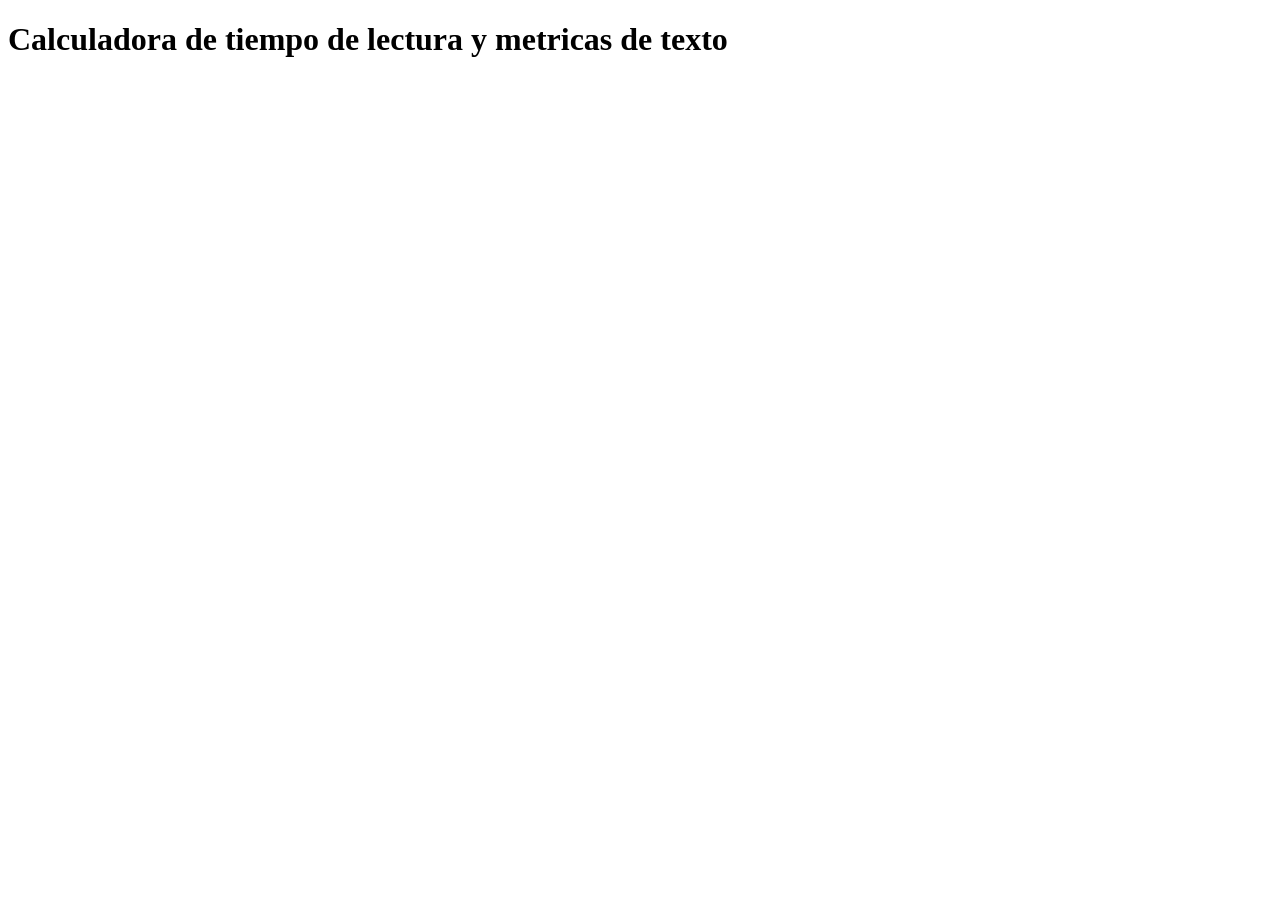
==== herramientas/01/index.html @ 31ec2f2b "Estructura basica del repositorio" ====
<!DOCTYPE html>
<html lang="es">
<head>
    <meta charset="UTF-8">
    <meta name="viewport" content="width=device-width, initial-scale=1.0">
    <title>Calculadora tiempo lectura</title>

    <link rel="stylesheet" href="../../css/base.css">
</head>
<body>
    <h1>Calculadora de tiempo de lectura y metricas de texto</h1>
</body>
</html>
---- css/base.css ----
/*
 CSS global aplicado a todas las paginas
 SOLO TOCAR SI SE QUIERE CAMBIAR EL ESTILO DE TODAS LAS PAGINAS
 EN CASO DE QUERER DAR ESTILO A ALGO ESPECIFICO DE UNA PAGINA CREAR CSS PARA ESA PAGINA 
*/
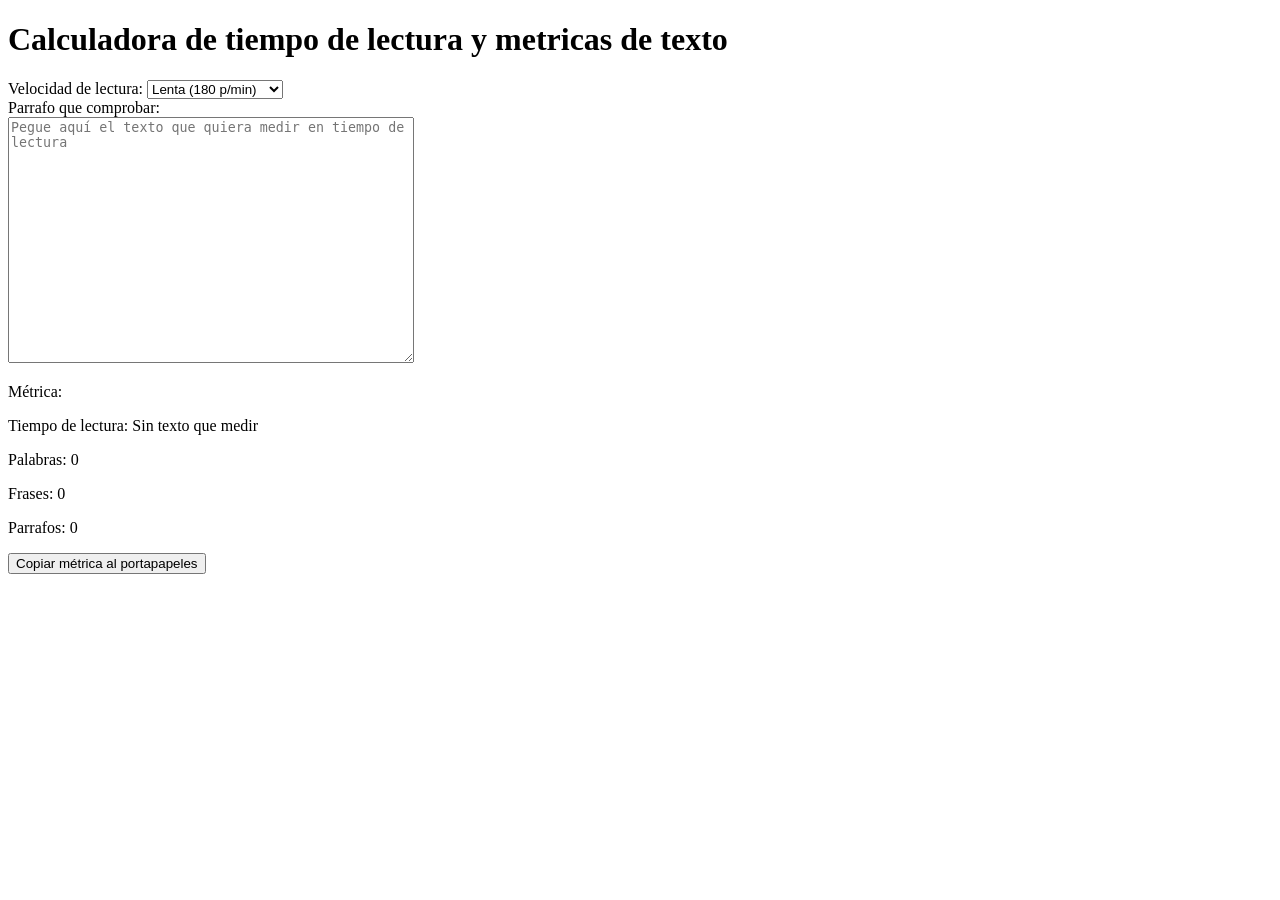
==== commit 3c54e789: "calculadora hecha, falta css" ====
--- a/herramientas/01/index.html
+++ b/herramientas/01/index.html
@@ -6,8 +6,37 @@
     <title>Calculadora tiempo lectura</title>
 
     <link rel="stylesheet" href="../../css/base.css">
+    <script src="script.js"></script>
+    <link rel="stylesheet" href="calculadora.css">
 </head>
 <body>
     <h1>Calculadora de tiempo de lectura y metricas de texto</h1>
+
+    <main>
+        <section>
+            <label for="velocidad">Velocidad de lectura:</label>
+            <select id="velocidad">
+                <option value="180">Lenta (180 p/min)</option>
+                <option value="230">Media (230 p/min)</option>
+                <option value="280">Rápida (280 p/min)</option>
+            </select>
+        </section>
+        <section>
+            <label for="parrafo">Parrafo que comprobar:<br></label>
+            <textarea style="width: 25rem; height: 15rem;" id="parrafo" placeholder="Pegue aquí el texto que quiera medir en tiempo de lectura"></textarea>
+        </section>
+        <section>
+            <p>Métrica:</p>
+            <p>Tiempo de lectura: <span id="calculo">Sin texto que medir</span></p>
+            <p>Palabras: <span id="palabras">0</span></p>
+            <p>Frases: <span id="frases">0</span></p>
+            <p>Parrafos: <span id="parrafos">0</span></p>
+            
+            <div class="boton" id="copiar">
+                <button>Copiar métrica al portapapeles</button>
+                <span class="tooltip">Texto copiado!</span>
+            </div>
+        </section>
+    </main>
 </body>
 </html>
--- a/herramientas/01/calculadora.css
+++ b/herramientas/01/calculadora.css
@@ -0,0 +1,18 @@
+.boton {
+    position: relative;
+    display: inline-block;
+}
+
+.tooltip {
+    display: none;
+    position: absolute;
+    top: 120%;
+    left: 50%;
+    transform: translateX(-50%);
+    background: #333;
+    color: white;
+    padding: 6px 10px;
+    border-radius: 5px;
+    white-space: nowrap;
+    font-size: 12px;
+}
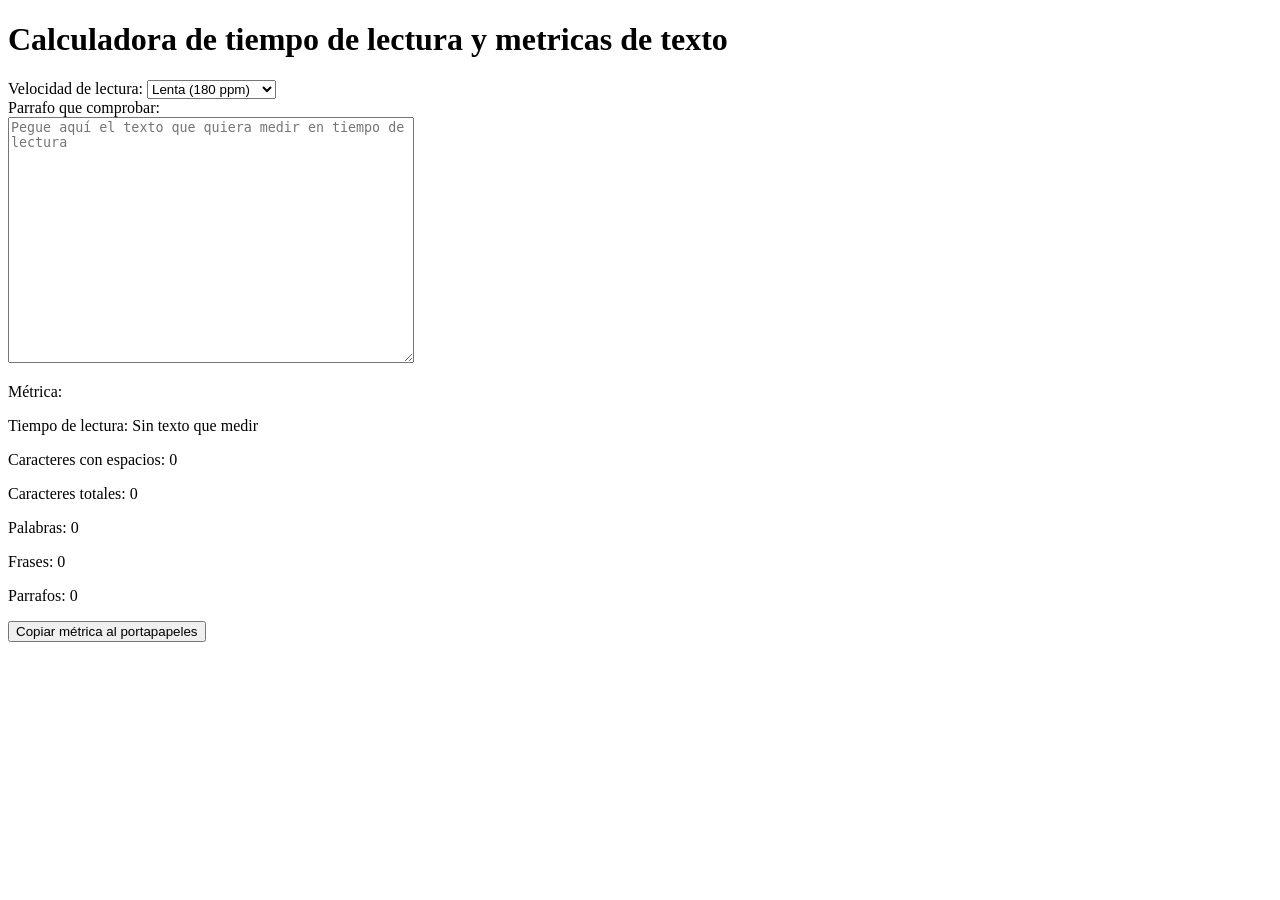
==== commit 1ea5746a: "añadida cuenta de caractares con y sin espacios" ====
--- a/herramientas/01/index.html
+++ b/herramientas/01/index.html
@@ -1,5 +1,6 @@
 <!DOCTYPE html>
 <html lang="es">
+
 <head>
     <meta charset="UTF-8">
     <meta name="viewport" content="width=device-width, initial-scale=1.0">
@@ -9,6 +10,7 @@
     <script src="script.js"></script>
     <link rel="stylesheet" href="calculadora.css">
 </head>
+
 <body>
     <h1>Calculadora de tiempo de lectura y metricas de texto</h1>
 
@@ -16,22 +18,25 @@
         <section>
             <label for="velocidad">Velocidad de lectura:</label>
             <select id="velocidad">
-                <option value="180">Lenta (180 p/min)</option>
-                <option value="230">Media (230 p/min)</option>
-                <option value="280">Rápida (280 p/min)</option>
+                <option value="180">Lenta (180 ppm)</option>
+                <option value="230">Media (230 ppm)</option>
+                <option value="280">Rápida (280 ppm)</option>
             </select>
         </section>
         <section>
             <label for="parrafo">Parrafo que comprobar:<br></label>
-            <textarea style="width: 25rem; height: 15rem;" id="parrafo" placeholder="Pegue aquí el texto que quiera medir en tiempo de lectura"></textarea>
+            <textarea style="width: 25rem; height: 15rem;" id="parrafo"
+                placeholder="Pegue aquí el texto que quiera medir en tiempo de lectura"></textarea>
         </section>
         <section>
             <p>Métrica:</p>
             <p>Tiempo de lectura: <span id="calculo">Sin texto que medir</span></p>
+            <p>Caracteres con espacios: <span id="caracteres-espacios">0</span></p>
+            <p>Caracteres totales: <span id="caracteres">0</span></p>
             <p>Palabras: <span id="palabras">0</span></p>
             <p>Frases: <span id="frases">0</span></p>
             <p>Parrafos: <span id="parrafos">0</span></p>
-            
+
             <div class="boton" id="copiar">
                 <button>Copiar métrica al portapapeles</button>
                 <span class="tooltip">Texto copiado!</span>
@@ -39,4 +44,5 @@
         </section>
     </main>
 </body>
+
 </html>
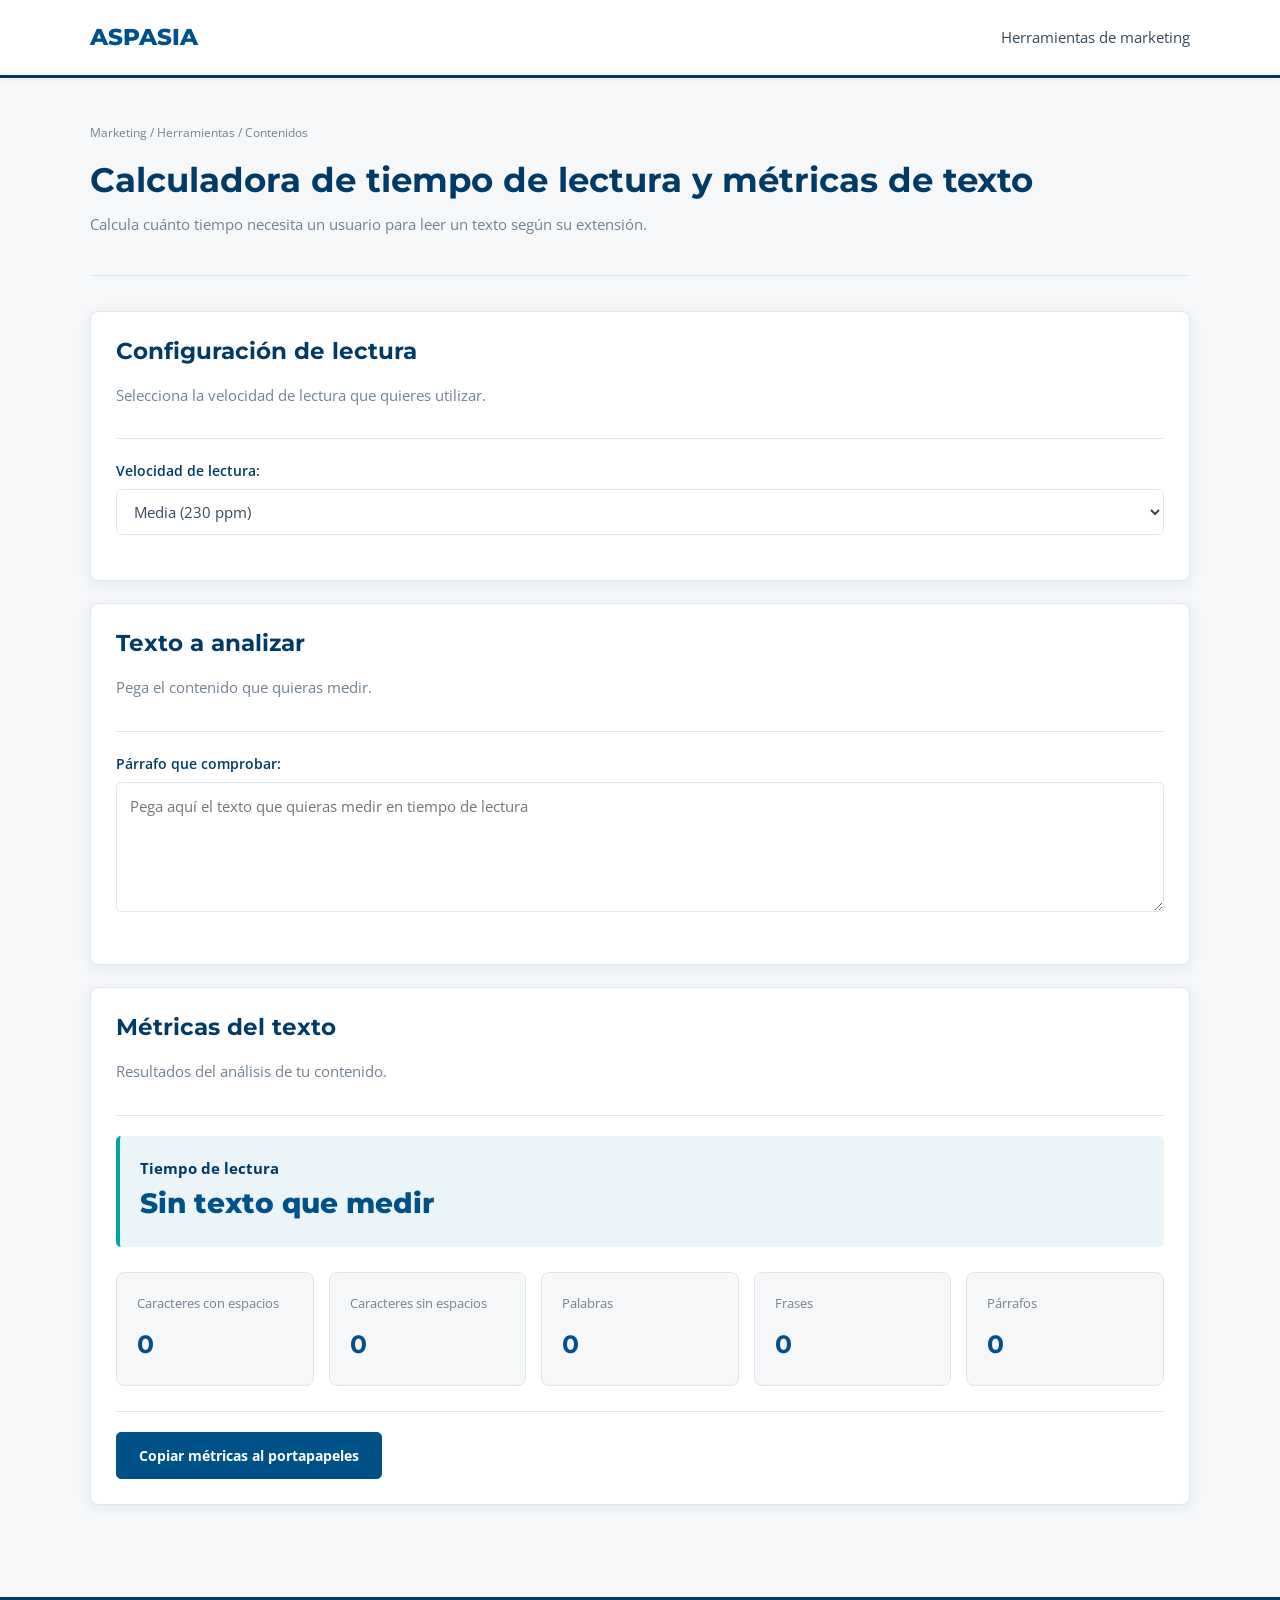
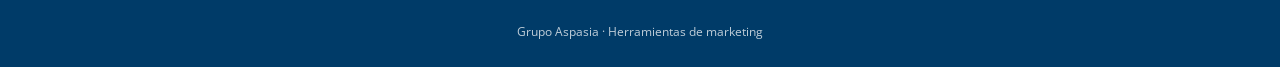
==== commit ef92eac9: "actualizada calculadora para acoplar estilos nuevos" ====
--- a/herramientas/01/index.html
+++ b/herramientas/01/index.html
@@ -1,48 +1,188 @@
+
 <!DOCTYPE html>
 <html lang="es">
 
 <head>
     <meta charset="UTF-8">
     <meta name="viewport" content="width=device-width, initial-scale=1.0">
-    <title>Calculadora tiempo lectura</title>
 
+    <title>Calculadora tiempo de lectura</title>
+
+    <!-- CSS -->
     <link rel="stylesheet" href="../../css/base.css">
-    <script src="script.js"></script>
     <link rel="stylesheet" href="calculadora.css">
+
+    <!-- JavaScript -->
+    <script src="../../js/base.js" defer></script>
+    <script src="script.js" defer></script>
 </head>
 
 <body>
-    <h1>Calculadora de tiempo de lectura y metricas de texto</h1>
 
+    <!-- HEADER GENERAL -->
+    <header>
+        <div class="header-inner">
+            <div class="logo">ASPASIA</div>
+            <span>Herramientas de marketing</span>
+        </div>
+    </header>
+
+
+    <!-- CONTENIDO PRINCIPAL -->
     <main>
-        <section>
-            <label for="velocidad">Velocidad de lectura:</label>
-            <select id="velocidad">
-                <option value="180">Lenta (180 ppm)</option>
-                <option value="230">Media (230 ppm)</option>
-                <option value="280">Rápida (280 ppm)</option>
-            </select>
+
+        <!-- CABECERA DE LA HERRAMIENTA -->
+        <div class="page-header">
+
+            <div class="breadcrumb">
+                Marketing / Herramientas / Contenidos
+            </div>
+
+            <h1>Calculadora de tiempo de lectura y métricas de texto</h1>
+
+            <p>
+                Calcula cuánto tiempo necesita un usuario
+                para leer un texto según su extensión.
+            </p>
+
+        </div>
+
+
+        <!-- CONFIGURACIÓN DE LECTURA -->
+        <section class="panel">
+
+            <div class="panel-title">
+                <h2>Configuración de lectura</h2>
+                <p>
+                    Selecciona la velocidad de lectura que quieres utilizar.
+                </p>
+            </div>
+
+            <div class="form-group">
+
+                <label for="velocidad">
+                    Velocidad de lectura:
+                </label>
+
+                <select id="velocidad">
+                    <option value="180">Lenta (180 ppm)</option>
+                    <option value="230" selected>Media (230 ppm)</option>
+                    <option value="280">Rápida (280 ppm)</option>
+                </select>
+
+            </div>
+
         </section>
-        <section>
-            <label for="parrafo">Parrafo que comprobar:<br></label>
-            <textarea style="width: 25rem; height: 15rem;" id="parrafo"
-                placeholder="Pegue aquí el texto que quiera medir en tiempo de lectura"></textarea>
+
+
+        <!-- TEXTO A ANALIZAR -->
+        <section class="panel">
+
+            <div class="panel-title">
+                <h2>Texto a analizar</h2>
+                <p>
+                    Pega el contenido que quieras medir.
+                </p>
+            </div>
+
+            <div class="form-group">
+
+                <label for="parrafo">
+                    Párrafo que comprobar:
+                </label>
+
+                <textarea
+                    id="parrafo"
+                    placeholder="Pega aquí el texto que quieras medir en tiempo de lectura"
+                ></textarea>
+
+            </div>
+
         </section>
-        <section>
-            <p>Métrica:</p>
-            <p>Tiempo de lectura: <span id="calculo">Sin texto que medir</span></p>
-            <p>Caracteres con espacios: <span id="caracteres-espacios">0</span></p>
-            <p>Caracteres totales: <span id="caracteres">0</span></p>
-            <p>Palabras: <span id="palabras">0</span></p>
-            <p>Frases: <span id="frases">0</span></p>
-            <p>Parrafos: <span id="parrafos">0</span></p>
 
-            <div class="boton" id="copiar">
-                <button>Copiar métrica al portapapeles</button>
-                <span class="tooltip">Texto copiado!</span>
+
+        <!-- RESULTADOS -->
+        <section class="panel">
+
+            <div class="panel-title">
+                <h2>Métricas del texto</h2>
+                <p>
+                    Resultados del análisis de tu contenido.
+                </p>
             </div>
+
+
+            <!-- TIEMPO DE LECTURA -->
+            <div class="result">
+
+                <div class="result-title">
+                    Tiempo de lectura
+                </div>
+
+                <div class="result-value" id="calculo">
+                    Sin texto que medir
+                </div>
+
+            </div>
+
+
+            <!-- MÉTRICAS -->
+            <div class="metrics-grid">
+
+                <div class="metric-card">
+                    <span>Caracteres con espacios</span>
+                    <strong id="caracteres-espacios">0</strong>
+                </div>
+
+                <div class="metric-card">
+                    <span>Caracteres sin espacios</span>
+                    <strong id="caracteres">0</strong>
+                </div>
+
+                <div class="metric-card">
+                    <span>Palabras</span>
+                    <strong id="palabras">0</strong>
+                </div>
+
+                <div class="metric-card">
+                    <span>Frases</span>
+                    <strong id="frases">0</strong>
+                </div>
+
+                <div class="metric-card">
+                    <span>Párrafos</span>
+                    <strong id="parrafos">0</strong>
+                </div>
+
+            </div>
+
+
+            <!-- ACCIONES DEL PANEL -->
+            <div class="panel-actions">
+
+                <div class="boton" id="copiar">
+
+                    <button type="button">
+                        Copiar métricas al portapapeles
+                    </button>
+
+                    <p class="dialogo-boton">
+                        ¡Texto copiado!
+                    </p>
+
+                </div>
+
+            </div>
+
         </section>
+
     </main>
+
+
+    <!-- FOOTER -->
+    <footer>
+        <p>Grupo Aspasia · Herramientas de marketing</p>
+    </footer>
+
 </body>
-
-</html>+</html>
--- a/css/base.css
+++ b/css/base.css
@@ -1,5 +1,570 @@
+
 /*
- CSS global aplicado a todas las paginas
- SOLO TOCAR SI SE QUIERE CAMBIAR EL ESTILO DE TODAS LAS PAGINAS
- EN CASO DE QUERER DAR ESTILO A ALGO ESPECIFICO DE UNA PAGINA CREAR CSS PARA ESA PAGINA 
-*/+ CSS global aplicado a todas las páginas.
+ SOLO TOCAR SI SE QUIERE CAMBIAR EL ESTILO DE TODAS LAS PÁGINAS.
+ EN CASO DE QUERER DAR ESTILO A ALGO ESPECÍFICO DE UNA PÁGINA,
+ CREAR UN CSS PARA ESA PÁGINA.
+*/
+
+@import url('https://fonts.googleapis.com/css2?family=Montserrat:wght@400;500;600;700;800&family=Open+Sans:wght@400;500;600;700&display=swap');
+
+
+/* =========================================
+   1. VARIABLES GENERALES
+========================================= */
+
+:root {
+    --primary: #00518A;
+    --primary-dark: #003B68;
+    --secondary: #00A6A6;
+
+    --background: #F5F7F9;
+    --surface: #FFFFFF;
+
+    --text: #34495A;
+    --text-muted: #718292;
+
+    --border: #DFE6EC;
+
+    --success: #24865B;
+    --danger: #C64747;
+    --warning: #D99A26;
+
+    --radius: 8px;
+    --shadow: 0 3px 14px rgba(0, 59, 104, .07);
+
+    --font-heading: 'Montserrat', sans-serif;
+    --font-body: 'Open Sans', sans-serif;
+}
+
+
+/* =========================================
+   2. RESET Y BASE
+========================================= */
+
+* {
+    box-sizing: border-box;
+}
+
+html {
+    scroll-behavior: smooth;
+}
+
+body {
+    margin: 0;
+    padding: 0;
+    background: var(--background);
+    color: var(--text);
+    font-family: var(--font-body);
+    font-size: 15px;
+    line-height: 1.65;
+}
+
+button,
+input,
+textarea,
+select {
+    font: inherit;
+}
+
+a {
+    color: var(--primary);
+    text-decoration: none;
+}
+
+a:hover {
+    color: var(--secondary);
+}
+
+
+/* =========================================
+   3. CONTENEDOR PRINCIPAL
+========================================= */
+
+main {
+    width: min(1100px, 92%);
+    margin: 0 auto;
+    padding: 45px 0 70px;
+}
+
+.container {
+    width: 100%;
+    max-width: 1100px;
+    margin: 0 auto;
+}
+
+
+/* =========================================
+   4. HEADER GENERAL
+========================================= */
+
+header {
+    width: 100%;
+    background: var(--surface);
+    border-bottom: 3px solid var(--primary-dark);
+    box-shadow: 0 2px 8px rgba(0, 0, 0, .04);
+}
+
+.header-inner {
+    width: min(1100px, 92%);
+    min-height: 75px;
+    margin: 0 auto;
+
+    display: flex;
+    align-items: center;
+    justify-content: space-between;
+    gap: 15px;
+}
+
+.logo {
+    font-family: var(--font-heading);
+    color: var(--primary);
+    font-size: 23px;
+    font-weight: 800;
+}
+
+
+/* =========================================
+   5. TIPOGRAFÍA
+========================================= */
+
+h1, h2, h3, h4, h5, h6 {
+    font-family: var(--font-heading);
+    color: var(--primary-dark);
+    line-height: 1.3;
+    font-weight: 700;
+    margin-top: 0;
+}
+
+h1 {
+    font-size: clamp(26px, 4vw, 34px);
+    margin-bottom: 12px;
+}
+
+h2 {
+    font-size: 23px;
+    margin-bottom: 16px;
+}
+
+h3 {
+    font-size: 18px;
+    margin-bottom: 12px;
+}
+
+h4 {
+    font-size: 16px;
+}
+
+p {
+    margin: 0 0 16px;
+    color: var(--text-muted);
+}
+
+small {
+    font-size: 12px;
+    color: var(--text-muted);
+}
+
+strong {
+    color: var(--primary-dark);
+}
+
+
+/* =========================================
+   6. CABECERA DE CADA HERRAMIENTA
+========================================= */
+
+.page-header {
+    margin-bottom: 35px;
+    padding-bottom: 22px;
+    border-bottom: 1px solid var(--border);
+}
+
+.page-header h1 {
+    margin-bottom: 10px;
+}
+
+.page-header p {
+    max-width: 750px;
+    font-size: 15px;
+}
+
+.breadcrumb {
+    font-size: 12px;
+    color: var(--text-muted);
+    margin-bottom: 15px;
+}
+
+
+/* =========================================
+   7. BOTONES
+========================================= */
+
+button,
+.btn {
+    display: inline-flex;
+    justify-content: center;
+    align-items: center;
+    gap: 8px;
+
+    padding: 11px 22px;
+
+    border: 1px solid var(--primary);
+    border-radius: 5px;
+
+    background: var(--primary);
+    color: white;
+
+    font-family: var(--font-body);
+    font-size: 14px;
+    font-weight: 700;
+
+    cursor: pointer;
+
+    transition:
+        background .2s,
+        border-color .2s,
+        transform .2s,
+        color .2s;
+}
+
+button:hover,
+.btn:hover {
+    background: var(--secondary);
+    border-color: var(--secondary);
+    color: white;
+}
+
+button:active,
+.btn:active {
+    transform: translateY(1px);
+}
+
+button:disabled,
+.btn:disabled {
+    opacity: .5;
+    cursor: not-allowed;
+}
+
+.btn-secondary {
+    background: var(--secondary);
+    border-color: var(--secondary);
+}
+
+.btn-outline {
+    background: transparent;
+    color: var(--primary);
+}
+
+.btn-outline:hover {
+    background: var(--primary);
+    border-color: var(--primary);
+    color: white;
+}
+
+.btn-light {
+    background: #EDF3F7;
+    border-color: #EDF3F7;
+    color: var(--primary);
+}
+
+.btn-light:hover {
+    background: #DCE8EF;
+    border-color: #DCE8EF;
+    color: var(--primary);
+}
+
+.btn-danger {
+    background: var(--danger);
+    border-color: var(--danger);
+}
+
+
+/* =========================================
+   8. CONTENEDOR DE BOTÓN Y TOOLTIP
+========================================= */
+
+.boton {
+    position: relative;
+    display: inline-flex;
+    align-items: center;
+}
+
+.boton .dialogo-boton {
+    position: absolute;
+    bottom: calc(50% + 10px);
+    left: 50%;
+    transform: translateX(-50%);
+
+    padding: 7px 12px;
+    border-radius: 5px;
+
+    background: var(--primary-dark);
+    color: white;
+
+    font-size: 12px;
+    font-weight: 600;
+    line-height: 1.4;
+    white-space: nowrap;
+
+    opacity: 0;
+    visibility: hidden;
+    pointer-events: none;
+
+    z-index: 100;
+
+    transition:
+        opacity .2s,
+        visibility .2s;
+}
+
+.boton .dialogo-boton.visible {
+    opacity: 1;
+    visibility: visible;
+}
+
+
+/* =========================================
+   9. FORMULARIOS
+========================================= */
+
+label {
+    display: block;
+    margin-bottom: 7px;
+    color: var(--primary-dark);
+    font-weight: 600;
+    font-size: 14px;
+}
+
+input,
+select,
+textarea {
+    width: 100%;
+    padding: 11px 13px;
+
+    border: 1px solid var(--border);
+    border-radius: 5px;
+
+    background: white;
+    color: var(--text);
+
+    outline: none;
+
+    transition:
+        border-color .2s,
+        box-shadow .2s;
+}
+
+input:focus,
+select:focus,
+textarea:focus {
+    border-color: var(--secondary);
+    box-shadow: 0 0 0 3px rgba(0, 166, 166, .10);
+}
+
+textarea {
+    min-height: 130px;
+    resize: vertical;
+}
+
+.form-group {
+    margin-bottom: 20px;
+}
+
+.form-help {
+    display: block;
+    margin-top: 5px;
+    font-size: 12px;
+    color: var(--text-muted);
+}
+
+
+/* =========================================
+   10. PANELES Y TARJETAS
+========================================= */
+
+.panel,
+.card {
+    background: var(--surface);
+    border: 1px solid var(--border);
+    border-radius: var(--radius);
+    padding: 25px;
+    box-shadow: var(--shadow);
+    margin-bottom: 22px;
+}
+
+.panel {
+    width: 100%;
+}
+
+.card {
+    box-shadow: 0 2px 8px rgba(0, 59, 104, .04);
+}
+
+.panel-title {
+    padding-bottom: 15px;
+    margin-bottom: 20px;
+    border-bottom: 1px solid var(--border);
+}
+
+
+/* =========================================
+   11. ACCIONES DE LOS PANELES
+========================================= */
+
+.panel-actions {
+    display: flex;
+    align-items: center;
+    justify-content: flex-start;
+    flex-wrap: wrap;
+    gap: 12px;
+
+    margin-top: 25px;
+    padding-top: 20px;
+    border-top: 1px solid var(--border);
+}
+
+
+/* =========================================
+   12. RESULTADOS
+========================================= */
+
+.result {
+    padding: 20px;
+    background: #EAF4F9;
+    border-left: 4px solid var(--secondary);
+    border-radius: 5px;
+    margin-top: 20px;
+}
+
+.result-title {
+    color: var(--primary-dark);
+    font-weight: 700;
+}
+
+.result-value {
+    font-family: var(--font-heading);
+    color: var(--primary);
+    font-size: 28px;
+    font-weight: 800;
+}
+
+
+/* =========================================
+   13. TABLAS
+========================================= */
+
+table {
+    width: 100%;
+    border-collapse: collapse;
+    background: white;
+}
+
+th,
+td {
+    padding: 13px 15px;
+    border-bottom: 1px solid var(--border);
+    text-align: left;
+}
+
+th {
+    background: #EDF4F8;
+    color: var(--primary-dark);
+    font-weight: 700;
+}
+
+tr:hover td {
+    background: #F8FAFC;
+}
+
+
+/* =========================================
+   14. ETIQUETAS Y MENSAJES
+========================================= */
+
+.badge {
+    display: inline-block;
+    padding: 4px 10px;
+    border-radius: 20px;
+    font-size: 11px;
+    font-weight: 700;
+    background: #EAF4F9;
+    color: var(--primary);
+}
+
+.alert {
+    padding: 14px 18px;
+    border-radius: 5px;
+    margin: 15px 0;
+}
+
+.alert-success {
+    background: #E5F4EC;
+    color: var(--success);
+}
+
+.alert-warning {
+    background: #FFF5E1;
+    color: #956514;
+}
+
+.alert-error {
+    background: #FCEAEA;
+    color: var(--danger);
+}
+
+
+/* =========================================
+   15. FOOTER
+========================================= */
+
+footer {
+    padding: 25px;
+    background: var(--primary-dark);
+    color: white;
+    text-align: center;
+    font-size: 12px;
+}
+
+footer p {
+    margin: 0;
+    color: rgba(255, 255, 255, .75);
+}
+
+
+/* =========================================
+   16. RESPONSIVE
+========================================= */
+
+@media (max-width: 768px) {
+
+    main {
+        padding-top: 30px;
+        padding-bottom: 45px;
+    }
+
+    .header-inner {
+        min-height: 65px;
+    }
+
+    .panel,
+    .card {
+        padding: 18px;
+    }
+
+    button,
+    .btn {
+        padding: 10px 16px;
+    }
+
+    .panel-actions {
+        gap: 10px;
+    }
+
+    .boton .dialogo-boton {
+        white-space: normal;
+        width: max-content;
+        max-width: 220px;
+        text-align: center;
+    }
+}
--- a/herramientas/01/calculadora.css
+++ b/herramientas/01/calculadora.css
@@ -1,18 +1,45 @@
-.boton {
-    position: relative;
-    display: inline-block;
+/* CUADRÍCULA DE MÉTRICAS */
+
+.metrics-grid {
+    display: grid;
+    grid-template-columns: repeat(auto-fit, minmax(160px, 1fr));
+    gap: 15px;
+    margin-top: 25px;
 }
 
-.tooltip {
-    display: none;
-    position: absolute;
-    top: 120%;
-    left: 50%;
-    transform: translateX(-50%);
-    background: #333;
-    color: white;
-    padding: 6px 10px;
-    border-radius: 5px;
-    white-space: nowrap;
-    font-size: 12px;
-}+.metric-card {
+    background: #F5F7F9;
+    border: 1px solid #DFE6EC;
+    border-radius: 8px;
+    padding: 20px;
+    display: flex;
+    flex-direction: column;
+    gap: 10px;
+}
+
+.metric-card span {
+    font-size: 13px;
+    color: #718292;
+}
+
+.metric-card strong {
+    font-family: 'Montserrat', sans-serif;
+    font-size: 25px;
+    color: #00518A;
+}
+
+/* RESPONSIVE */
+
+@media (max-width: 600px) {
+    .metrics-grid {
+        grid-template-columns: repeat(2, 1fr);
+    }
+
+    .form-actions {
+        justify-content: stretch;
+    }
+
+    .form-actions button {
+        width: 100%;
+    }
+}
